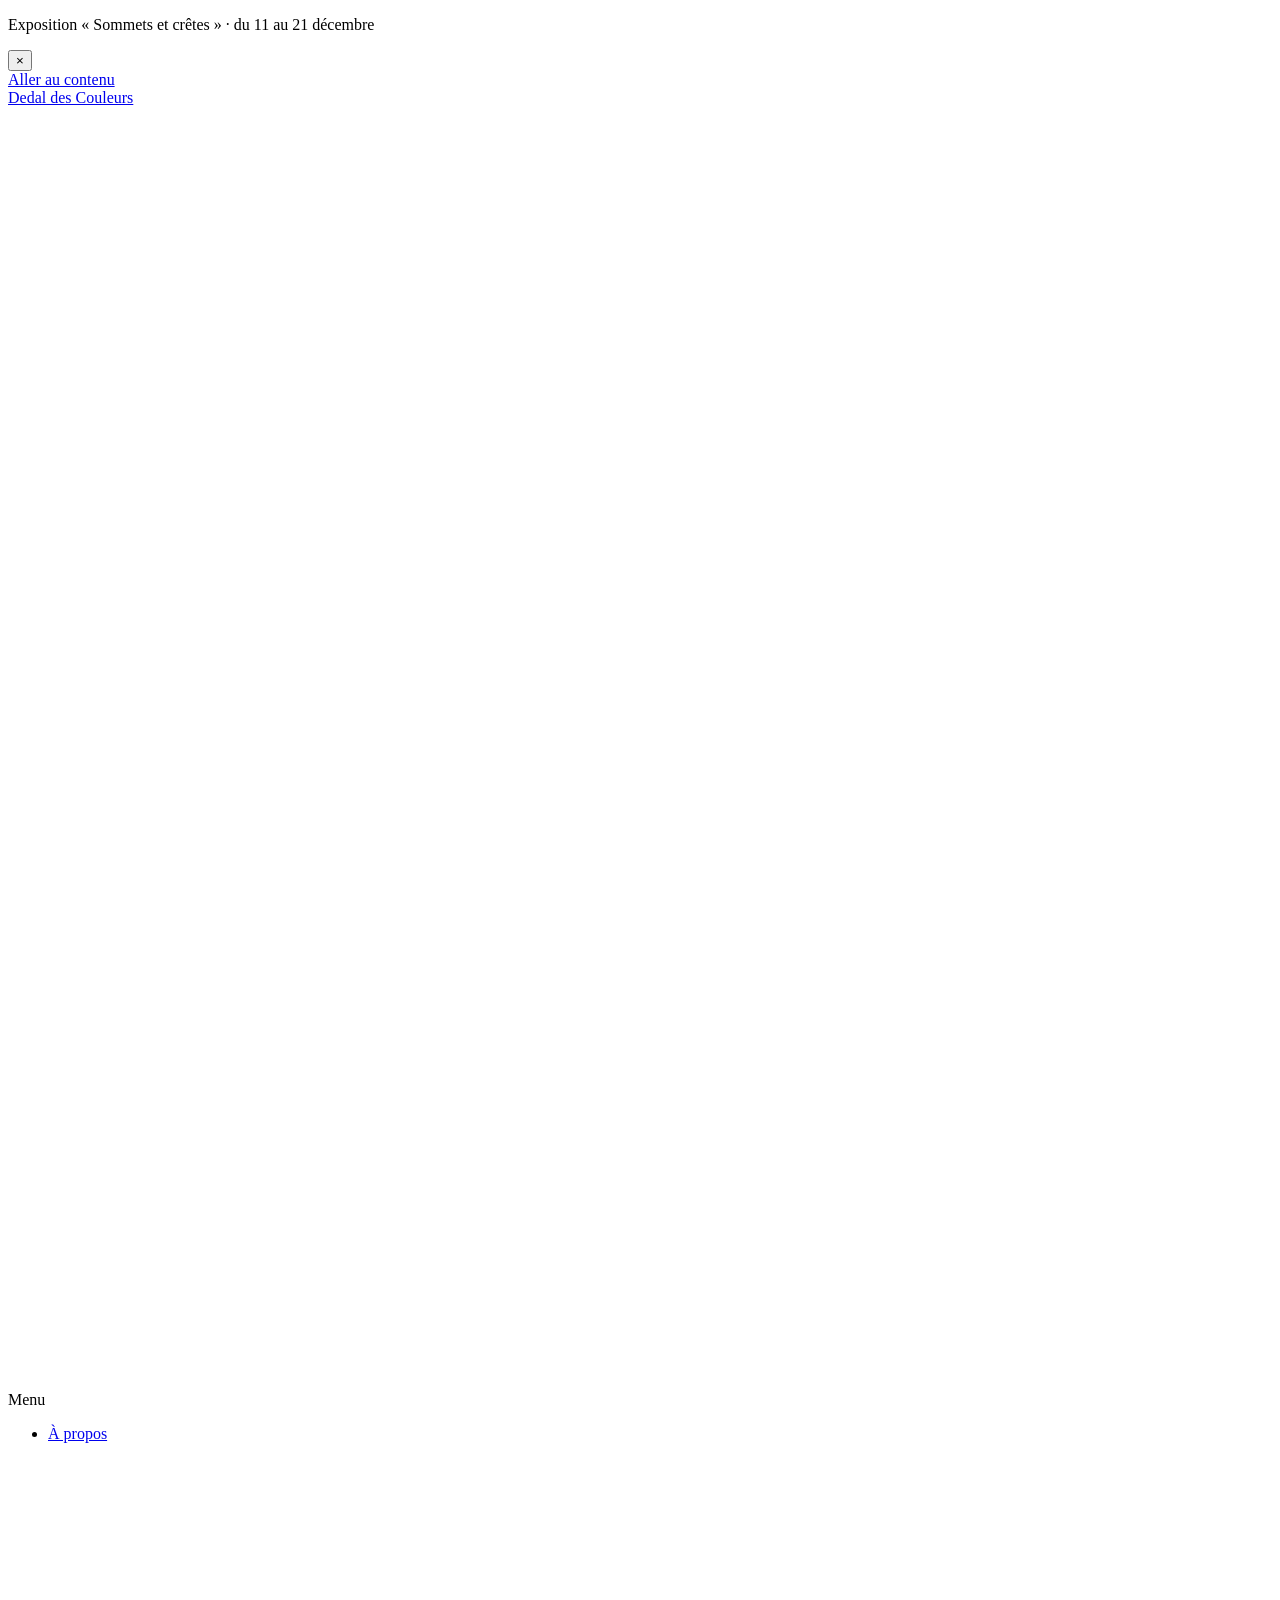
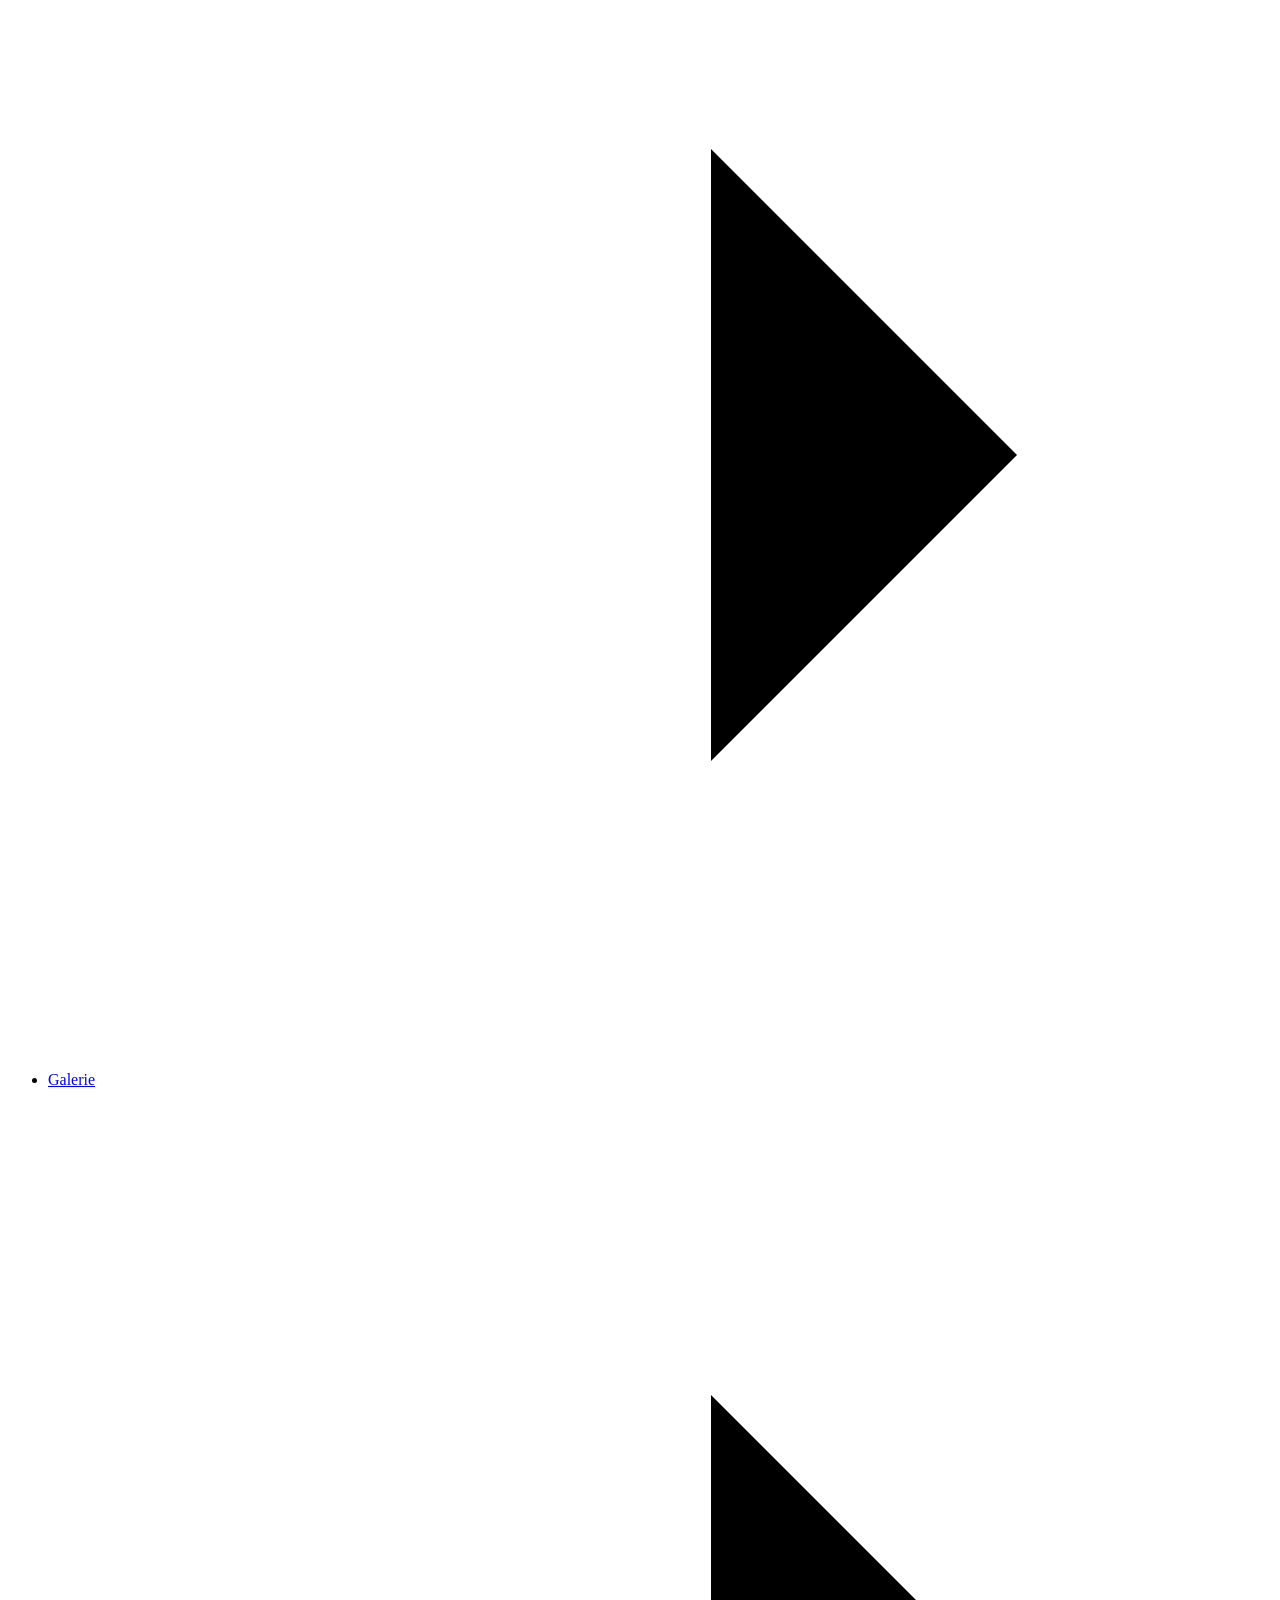
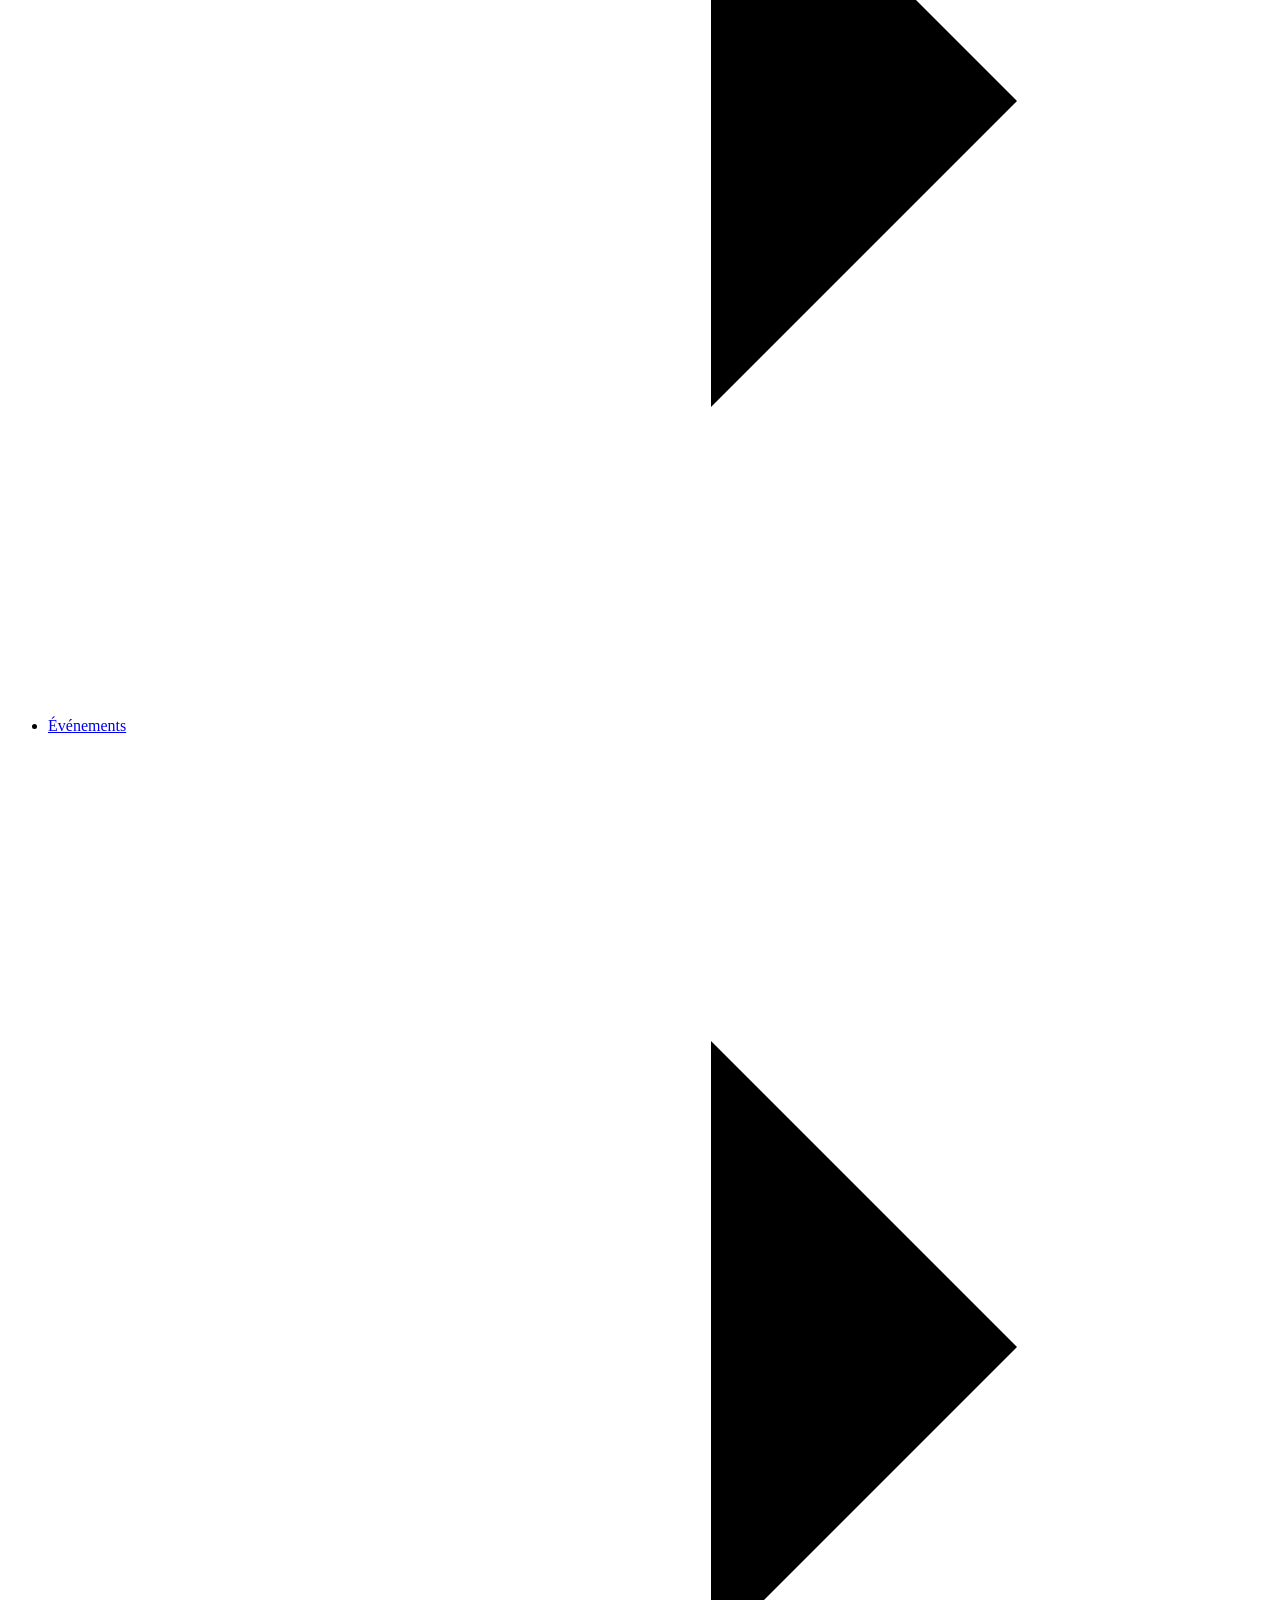
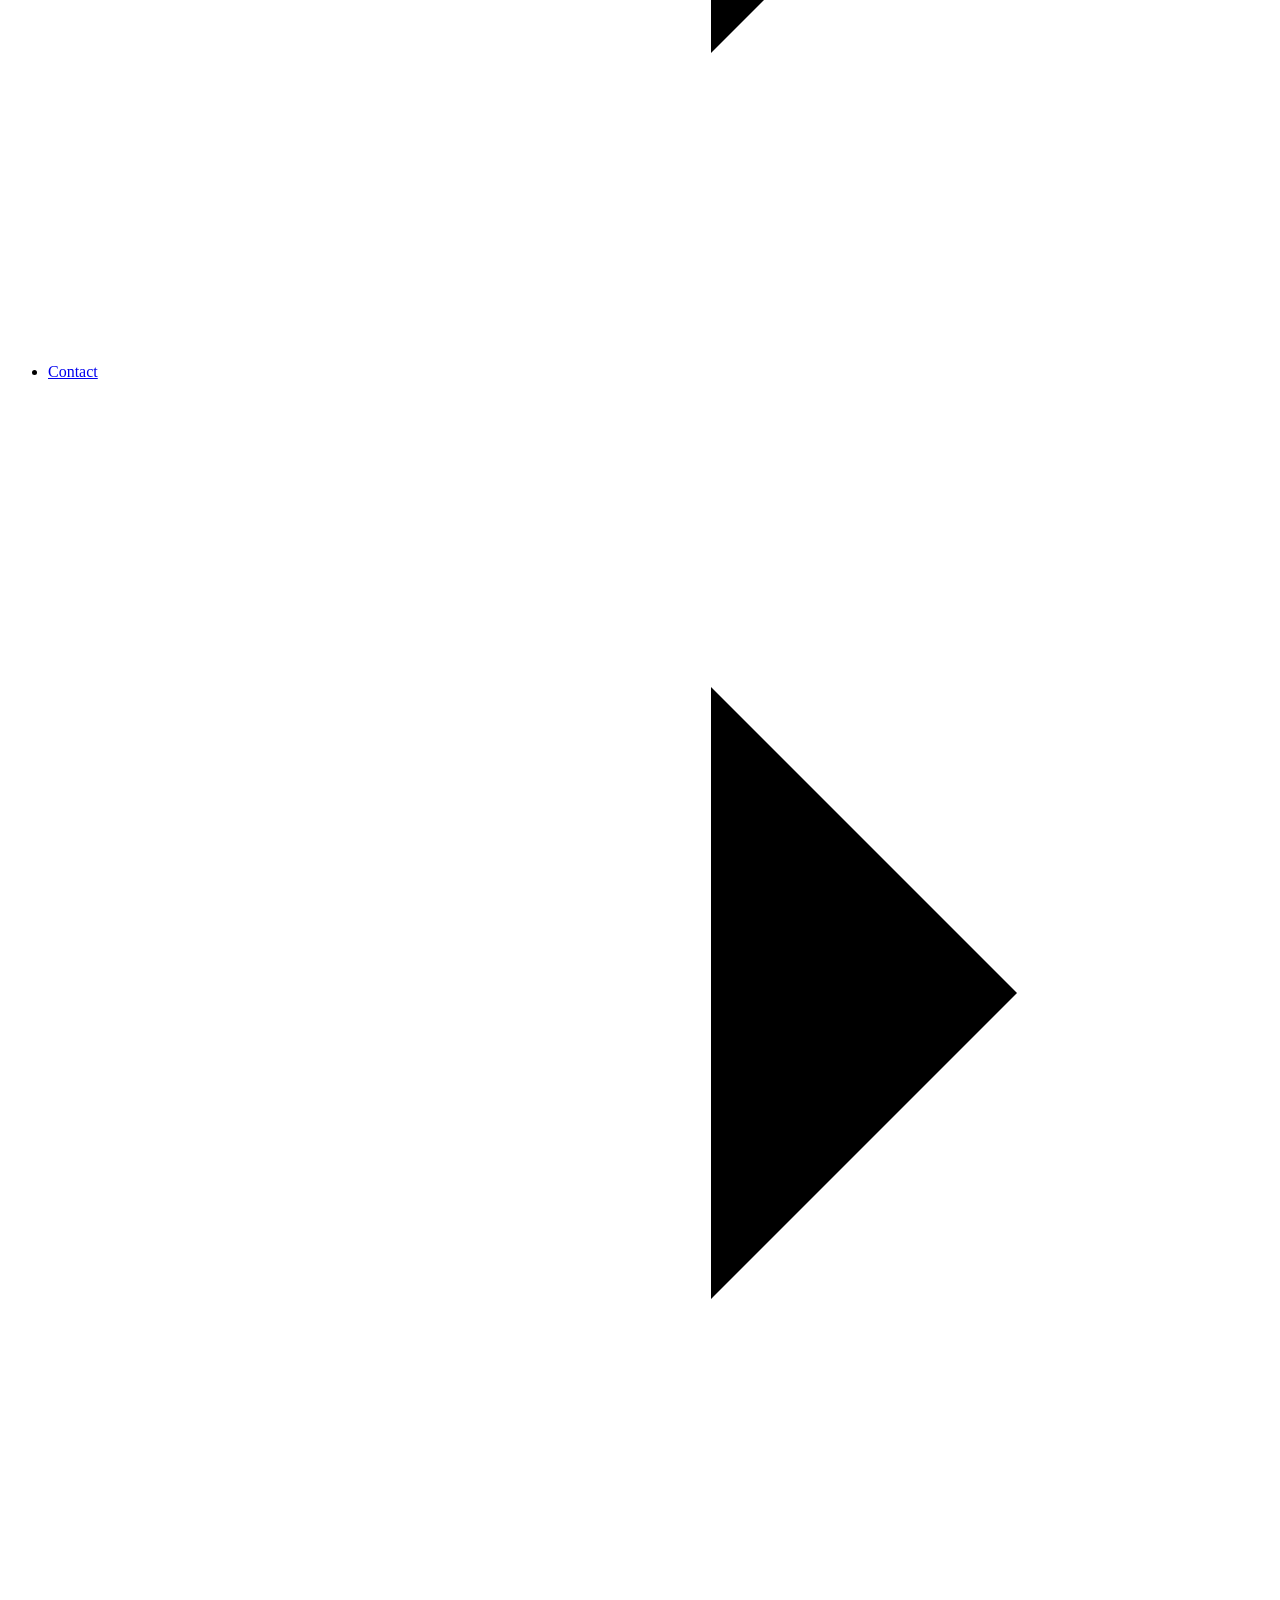
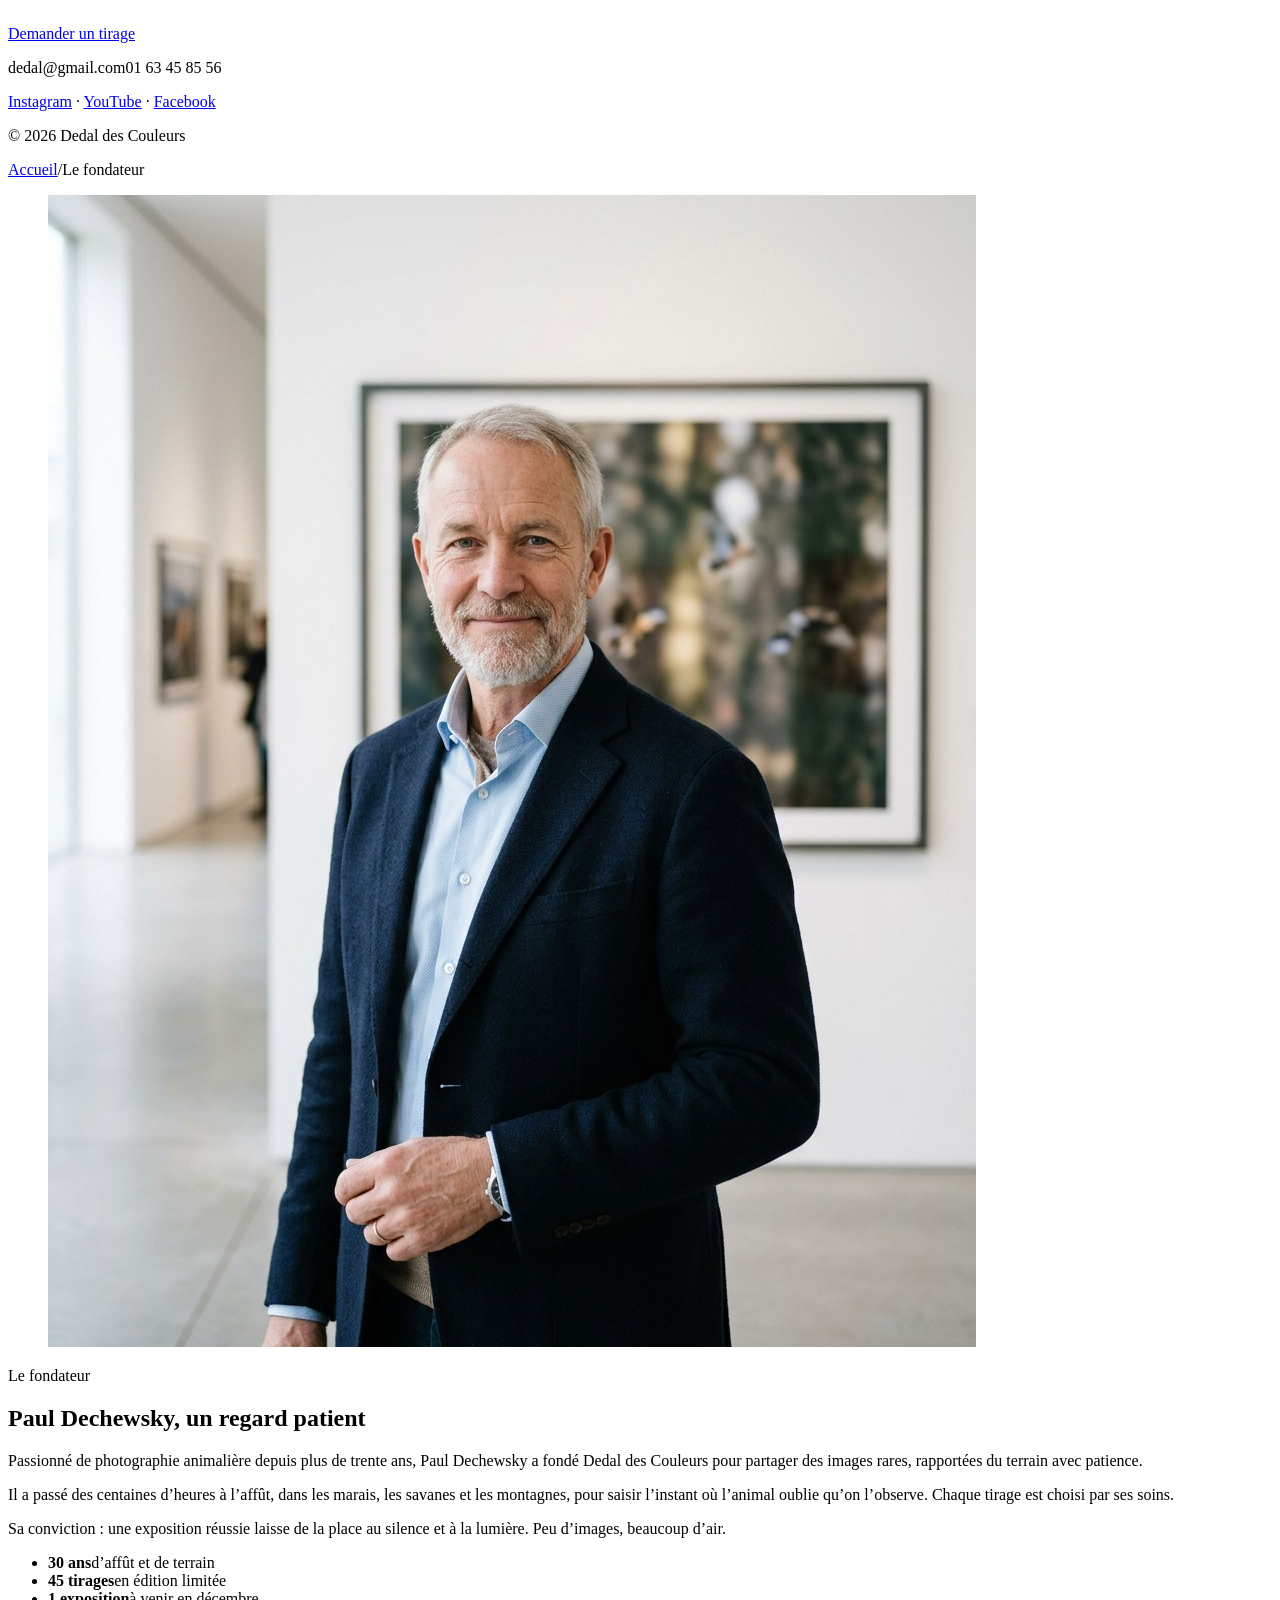
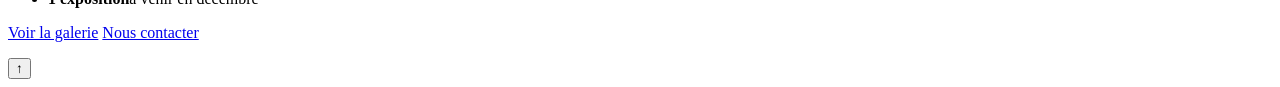
==== fondateur.html @ ef01b21b "Structure HTML principale et feuille de style" ====
<!DOCTYPE html>
<html lang="fr">
<head>
  <meta charset="utf-8">
  <meta name="viewport" content="width=device-width, initial-scale=1">
  <title>Paul Dechewsky, le fondateur · Dedal des Couleurs</title>
  <link rel="canonical" href="https://flo06000.github.io/Flo06000-dedal-des-couleurs-projet/fondateur.html">
  <meta name="description" content="Paul Dechewsky, fondateur de la galerie Dedal des Couleurs : son regard, sa démarche, son exposition à venir.">
  <meta name="theme-color" content="#FFFFFF">
  <meta property="og:title" content="Paul Dechewsky, le fondateur · Dedal des Couleurs">
  <meta property="og:image" content="images/paul-dechewsky.jpg">
  <link rel="icon" href="data:image/svg+xml,%3Csvg%20xmlns='http://www.w3.org/2000/svg'%20viewBox='0%200%2032%2032'%3E%3Crect%20width='32'%20height='32'%20fill='%231F4E8C'/%3E%3Ctext%20x='16'%20y='23'%20font-size='20'%20text-anchor='middle'%20fill='white'%20font-family='Georgia'%3ED%3C/text%3E%3C/svg%3E">
  <link rel="preconnect" href="https://fonts.googleapis.com">
  <link rel="preconnect" href="https://fonts.gstatic.com" crossorigin>
  <link href="https://fonts.googleapis.com/css2?family=Cormorant+Garamond:wght@500;600&family=Inter:wght@400;500&display=swap" rel="stylesheet">
  <link rel="stylesheet" href="css/photo.css">
  <link rel="stylesheet" href="css/fondateur.css">
  <script src="js/main.js"></script>
</head>
<body>
  <div class="top-banner-info" id="promo-banner">
    <p>Exposition « Sommets et crêtes » · du 11 au 21 décembre</p>
    <button type="button" class="banner-close" aria-label="Fermer">×</button>
  </div>
  <div class="scroll-progress" id="scroll-progress"></div>
  <a class="skip-link" href="#contenu">Aller au contenu</a>

  <header class="site-header">
    <div class="container header-inner">
      <a class="logo" href="index.html#accueil">Dedal des Couleurs</a>
      <a class="menu-toggle" href="#menu" aria-label="Ouvrir le menu"><span></span><span></span><span></span></a>
      <nav id="menu" class="nav" aria-label="Navigation principale">
        <a class="menu-close" href="#contenu" aria-label="Fermer le menu"><svg class="icon" viewBox="0 0 24 24" aria-hidden="true"><path d="M6 6l12 12M18 6L6 18"/></svg></a>
        <p class="menu-label">Menu</p>
        <ul>
          <li><a href="index.html#a-propos">À propos<svg class="icon menu-arrow" viewBox="0 0 24 24" aria-hidden="true"><path d="M5 12h14M13 6l6 6-6 6"/></svg></a></li>
          <li><a href="index.html#galerie" >Galerie<svg class="icon menu-arrow" viewBox="0 0 24 24" aria-hidden="true"><path d="M5 12h14M13 6l6 6-6 6"/></svg></a></li>
          <li><a href="index.html#evenements">Événements<svg class="icon menu-arrow" viewBox="0 0 24 24" aria-hidden="true"><path d="M5 12h14M13 6l6 6-6 6"/></svg></a></li>
          <li><a href="index.html#contact">Contact<svg class="icon menu-arrow" viewBox="0 0 24 24" aria-hidden="true"><path d="M5 12h14M13 6l6 6-6 6"/></svg></a></li>
        </ul>
        <a class="btn btn--primary btn--block menu-cta" href="index.html#contact">Demander un tirage</a>
        <p class="menu-info">dedal@gmail.com<span>01 63 45 85 56</span></p>
        <p class="menu-social"><a href="#">Instagram</a> · <a href="#">YouTube</a> · <a href="#">Facebook</a></p>
        <p class="menu-copy">© 2026 Dedal des Couleurs</p>
      </nav>
    </div>
  </header>

  <main id="contenu">
    <div class="container">
      <nav class="breadcrumb" aria-label="Fil d’Ariane">
        <a href="index.html#fondateur">Accueil</a><span aria-hidden="true">/</span><span aria-current="page">Le fondateur</span>
      </nav>
    </div>

    <section class="section section--detail">
      <div class="container founder">
        <figure class="founder__media">
          <img src="images/paul-dechewsky.jpg" width="928" height="1152" alt="Portrait de Paul Dechewsky dans la galerie">
        </figure>

        <div class="founder__text">
          <p class="label">Le fondateur</p>
          <h1>Paul Dechewsky, <span class="mark">un regard patient</span></h1>
          <p class="lead">Passionné de photographie animalière depuis plus de trente ans, Paul Dechewsky a fondé Dedal des Couleurs pour partager des images rares, rapportées du terrain avec patience.</p>
          <p>Il a passé des centaines d’heures à l’affût, dans les marais, les savanes et les montagnes, pour saisir l’instant où l’animal oublie qu’on l’observe. Chaque tirage est choisi par ses soins.</p>
          <p>Sa conviction : une exposition réussie laisse de la place au silence et à la lumière. Peu d’images, beaucoup d’air.</p>

          <ul class="facts">
            <li><strong>30 ans</strong><span>d’affût et de terrain</span></li>
            <li><strong>45 tirages</strong><span>en édition limitée</span></li>
            <li><strong>1 exposition</strong><span>à venir en décembre</span></li>
          </ul>

          <p class="founder__cta"><a class="btn btn--primary" href="index.html#galerie">Voir la galerie</a> <a class="btn btn--secondary" href="index.html#contact">Nous contacter</a></p>
        </div>
      </div>
    </section>
  </main>
  <button type="button" id="back-to-top" class="back-to-top" aria-label="Retour en haut de page">
    <span>↑</span>
  </button>
</body>
</html>
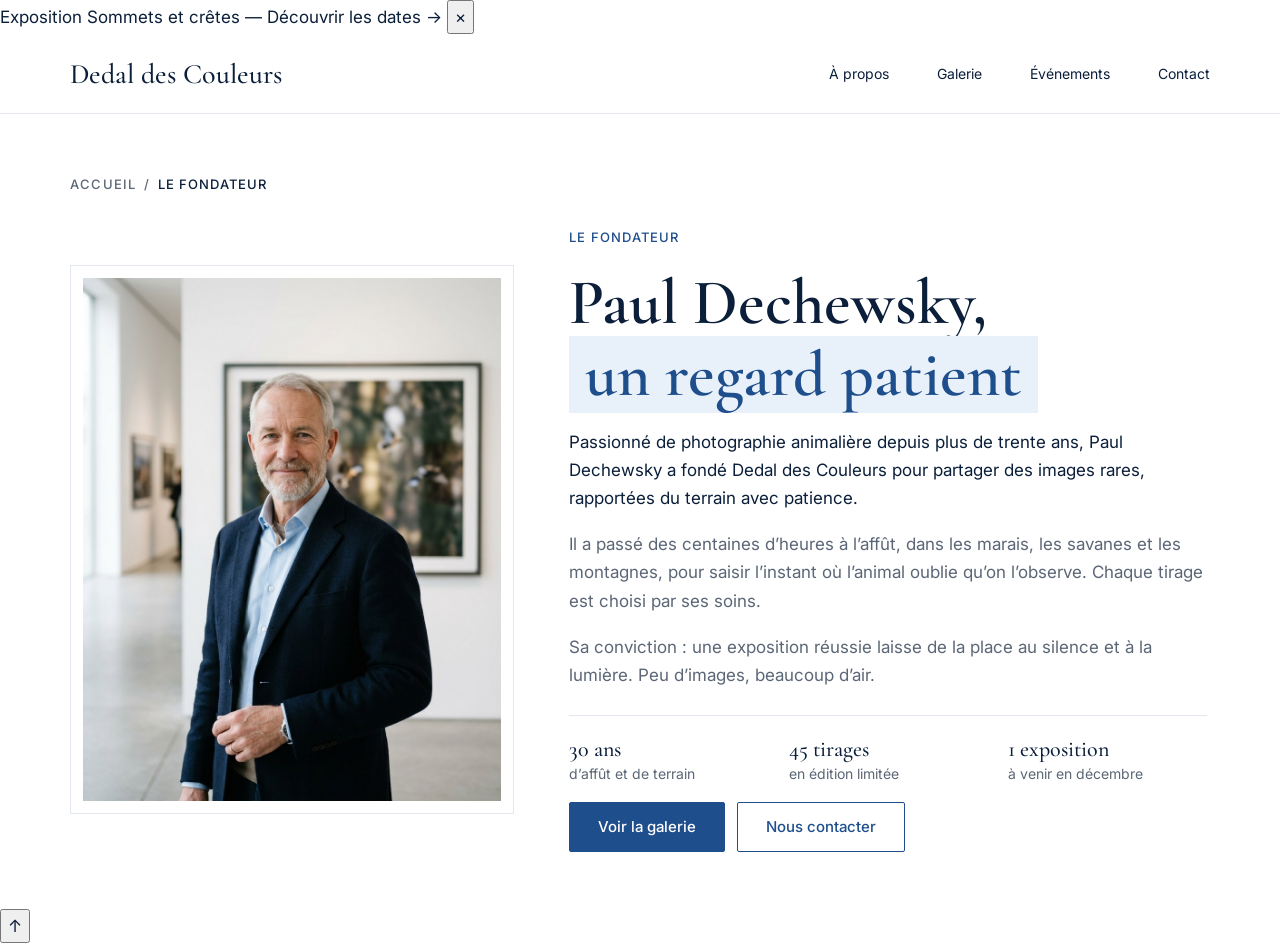
==== commit 4906a16a: "Ajustement de la navigation et des liens" ====
--- a/fondateur.html
+++ b/fondateur.html
@@ -19,7 +19,7 @@
 </head>
 <body>
   <div class="top-banner-info" id="promo-banner">
-    <p>Exposition « Sommets et crêtes » · du 11 au 21 décembre</p>
+    <a href="index.html#evenements" class="banner-link">Exposition Sommets et crêtes — Découvrir les dates →</a>
     <button type="button" class="banner-close" aria-label="Fermer">×</button>
   </div>
   <div class="scroll-progress" id="scroll-progress"></div>
--- a/css/photo.css
+++ b/css/photo.css
@@ -0,0 +1,629 @@
+/* Dedal des Couleurs - feuille de style */
+
+/* variables */
+:root {
+  /* couleurs */
+  --white: #FFFFFF;
+  --brume: #F6F9FD;
+  --nuit: #0B1F3A;
+  --blue: #1F4E8C;
+  --sky: #A9C4E8;
+  --pale: #E8F0FA;
+  --grey: #5B6676;
+  --line: #E3E8EF;
+  --error: #B42318;
+
+  /* polices */
+  --font-title: "Cormorant Garamond", "Cormorant", Georgia, "Times New Roman", serif;
+  --font-text: "Inter", system-ui, -apple-system, "Segoe UI", Roboto, Helvetica, Arial, sans-serif;
+
+  /* tailles de texte */
+  --fs-h1: clamp(2.5rem, 1.6rem + 3.6vw, 4rem);
+  --fs-h2: clamp(1.75rem, 1.2rem + 2.2vw, 2.5rem);
+  --fs-h3: clamp(1.375rem, 1.15rem + 0.9vw, 1.75rem);
+  --fs-body: clamp(1rem, 0.96rem + 0.15vw, 1.0625rem);
+
+  /* espacements */
+  --pad: 20px;
+  --section-y: clamp(32px, 9vw, 112px);
+  --header-h: 64px;
+
+  --ease: cubic-bezier(.22, .61, .36, 1);
+}
+
+/* base */
+*, *::before, *::after { box-sizing: border-box; }
+
+html {
+  scroll-behavior: auto;
+  -webkit-text-size-adjust: 100%;
+}
+
+body {
+  margin: 0;
+  overflow-x: clip;
+  background: var(--white);
+  color: var(--nuit);
+  font-family: var(--font-text);
+  font-size: var(--fs-body);
+  line-height: 1.65;
+  text-rendering: optimizeLegibility;
+}
+body:has(#menu:target) { overflow: hidden; }
+.sr-only { position: absolute; width: 1px; height: 1px; margin: -1px; padding: 0; overflow: hidden; clip-path: inset(50%); white-space: nowrap; border: 0; }
+
+img { display: block; max-width: 100%; height: auto; }
+a { color: inherit; text-decoration: none; }
+ul { margin: 0; padding: 0; list-style: none; }
+h1, h2, h3, p, figure, dl, dd { margin: 0; }
+button, input, textarea, label { font: inherit; color: inherit; }
+button { cursor: pointer; }
+mark { background: var(--pale); color: var(--blue); padding: 0 .35em; }
+
+h1, h2, h3 {
+  font-family: var(--font-title);
+  font-weight: 500;
+  line-height: 1.12;
+  color: var(--nuit);
+  text-wrap: balance;
+}
+h1 { font-size: var(--fs-h1); font-weight: 600; }
+h2 { font-size: var(--fs-h2); }
+h3 { font-size: var(--fs-h3); line-height: 1.2; }
+
+:focus-visible { outline: 2px solid var(--blue); outline-offset: 3px; }
+
+.container { width: min(100% - 2 * var(--pad), 1280px); margin-inline: auto; }
+
+.label {
+  font-size: .8125rem;
+  font-weight: 500;
+  letter-spacing: .08em;
+  text-transform: uppercase;
+  color: var(--blue);
+}
+.label--grey { color: var(--grey); }
+
+.lead { max-width: 62ch; color: var(--grey); }
+.center { display: flex; justify-content: center; margin-top: clamp(32px, 5vw, 56px); }
+
+.skip-link {
+  position: fixed; left: 16px; top: -60px; z-index: 300;
+  background: var(--blue); color: var(--white); padding: 10px 16px; border-radius: 2px;
+  transition: top .2s;
+}
+.skip-link:focus { top: 16px; }
+
+/* composants */
+.icon {
+  width: 20px; height: 20px; flex: none;
+  fill: none; stroke: currentColor; stroke-width: 1.5;
+  stroke-linecap: round; stroke-linejoin: round;
+}
+.icon--lg { width: 28px; height: 28px; }
+.icon--xl { width: 48px; height: 48px; stroke-width: 1.25; }
+
+/* boutons */
+.btn {
+  display: inline-flex; align-items: center; justify-content: center; gap: 12px;
+  padding: 14px 28px;
+  border: 1px solid var(--blue);
+  border-radius: 2px;
+  font-size: .9375rem; font-weight: 500; line-height: 20px;
+  background-repeat: no-repeat; background-position: left center; background-size: 0% 100%;
+  transition: background-size .45s var(--ease), color .3s, border-color .3s;
+}
+.btn .icon { transition: transform .35s var(--ease); }
+.btn--primary {
+  background-color: var(--blue); color: var(--white);
+  background-image: linear-gradient(var(--nuit), var(--nuit));
+}
+.btn--secondary {
+  background-color: transparent; color: var(--blue);
+  background-image: linear-gradient(var(--blue), var(--blue));
+}
+.btn--block { width: 100%; }
+
+/* boutons de filtre */
+.filters { display: flex; flex-wrap: wrap; gap: 8px; margin-bottom: clamp(32px, 5vw, 48px); }
+.tag {
+  padding: 8px 12px;
+  background: var(--white); color: var(--grey);
+  border: 1px solid var(--line); border-radius: 2px;
+  font-size: .8125rem; line-height: 22px;
+  transition: color .25s, border-color .25s, background-color .25s;
+}
+.tag { display: inline-block; cursor: pointer; }
+#f-all:checked ~ .filters [for="f-all"],
+#f-oiseaux:checked ~ .filters [for="f-oiseaux"],
+#f-mammiferes:checked ~ .filters [for="f-mammiferes"],
+#f-savane:checked ~ .filters [for="f-savane"],
+#f-montagne:checked ~ .filters [for="f-montagne"] { background: var(--pale); border-color: var(--sky); color: var(--blue); }
+.sr-only:focus-visible ~ .filters .tag { outline-offset: 2px; }
+#f-all:focus-visible ~ .filters [for="f-all"],
+#f-oiseaux:focus-visible ~ .filters [for="f-oiseaux"],
+#f-mammiferes:focus-visible ~ .filters [for="f-mammiferes"],
+#f-savane:focus-visible ~ .filters [for="f-savane"],
+#f-montagne:focus-visible ~ .filters [for="f-montagne"],
+#more:focus-visible ~ .center .btn { outline: 2px solid var(--blue); }
+
+/* filtre de la galerie en CSS */
+#f-oiseaux:checked ~ .grid .card:not(.c-oiseaux),
+#f-mammiferes:checked ~ .grid .card:not(.c-mammiferes),
+#f-savane:checked ~ .grid .card:not(.c-savane),
+#f-montagne:checked ~ .grid .card:not(.c-montagne) { display: none; }
+
+/* les 3 dernières photos sont cachées au début */
+.is-extra { display: none; }
+#more:checked ~ .grid .is-extra,
+#f-oiseaux:checked ~ .grid .is-extra.c-oiseaux,
+#f-mammiferes:checked ~ .grid .is-extra.c-mammiferes,
+#f-savane:checked ~ .grid .is-extra.c-savane,
+#f-montagne:checked ~ .grid .is-extra.c-montagne { display: block; }
+#f-all:not(:checked) ~ .center { display: none; }
+.more-less { display: none; }
+#more:checked ~ .center .more-all { display: none; }
+#more:checked ~ .center .more-less { display: inline; }
+.btn { cursor: pointer; }
+
+/* en-tête et menu */
+.site-header {
+  --hh: var(--header-h);
+  position: sticky; top: 0; z-index: 100;
+}
+.site-header::before {
+  content: ""; position: absolute; inset: 0; z-index: -1;
+  background: rgba(255, 255, 255, .92);
+  -webkit-backdrop-filter: blur(10px); backdrop-filter: blur(10px);
+  border-bottom: 1px solid var(--line);
+}
+.header-inner {
+  display: flex; align-items: center; justify-content: space-between;
+  height: var(--hh); transition: height .35s var(--ease);
+}
+.logo { position: relative; z-index: 110; font-family: var(--font-title); font-size: var(--fs-h3); font-weight: 500; color: var(--nuit); line-height: 1; }
+
+.nav ul { display: flex; flex-direction: column; align-items: center; gap: 12px; }
+.nav a {
+  position: relative; display: inline-block; padding: 6px 0;
+  font-size: .875rem; color: var(--nuit);
+  transition: color .25s;
+}
+.nav a::after {
+  content: ""; position: absolute; left: 0; right: 0; bottom: 0; height: 2px;
+  background: var(--blue);
+  transform: scaleX(0); transform-origin: left; transition: transform .4s var(--ease);
+}
+.nav a[aria-current] { color: var(--blue); }
+.nav a[aria-current]::after { transform: scaleX(1); }
+
+.menu-toggle {
+  display: block; position: relative; z-index: 110;
+  width: 44px; height: 44px; padding: 0;
+}
+.menu-toggle span {
+  position: absolute; left: 10px; right: 10px; height: 1.5px; background: var(--nuit);
+}
+.menu-toggle span:nth-child(1) { top: 15px; }
+.menu-toggle span:nth-child(2) { top: 21px; }
+.menu-toggle span:nth-child(3) { top: 27px; }
+/* menu mobile */
+.nav {
+  position: fixed; inset: 0; z-index: 105;
+  display: none; flex-direction: column;
+  padding: calc(var(--header-h) + 40px) var(--pad) 32px;
+  background: var(--white);
+  overflow-y: auto;
+}
+.nav::before { content: ""; position: absolute; left: 0; right: 0; top: var(--header-h); border-top: 1px solid var(--line); }
+.nav:target { display: flex; animation: fade .3s ease both; }
+body:has(#menu:target) .menu-toggle { visibility: hidden; }
+.nav .menu-close {
+  display: grid; place-items: center; position: absolute; top: 10px; right: var(--pad);
+  width: 44px; height: 44px; padding: 0;
+}
+.nav .menu-close .icon { width: 24px; height: 24px; }
+.menu-label { margin: 0 0 12px; font-size: .75rem; font-weight: 500; letter-spacing: .12em; text-transform: uppercase; color: var(--blue); }
+.nav ul { align-items: stretch; gap: 0; }
+.nav li { border-bottom: 1px solid var(--line); }
+.nav ul a {
+  display: flex; align-items: center; justify-content: space-between;
+  font-family: var(--font-title); font-size: 1.75rem; font-weight: 500; line-height: 1.2; padding: 20px 0;
+}
+.nav ul a::after, .nav .menu-cta::after, .menu-social a::after { display: none; }
+.menu-arrow { width: 16px; height: 16px; flex: none; color: var(--grey); }
+.nav a[aria-current] .menu-arrow { color: var(--blue); }
+.nav .menu-cta { margin-top: 40px; padding: 14px 28px; font-size: .9375rem; color: var(--white); }
+.menu-info { margin: 72px 0 0; line-height: 1.5; color: var(--nuit); }
+.menu-info span { display: block; color: var(--grey); }
+.menu-social { margin: 30px 0 0; font-size: .875rem; color: var(--grey); }
+.menu-social a { padding: 0; font-size: .875rem; color: var(--blue); }
+.menu-copy { margin: 40px 0 0; font-size: .875rem; color: var(--grey); }
+.nav:target li { animation: fadeUp .5s var(--ease) both; }
+.nav:target li:nth-child(2) { animation-delay: .07s; }
+.nav:target li:nth-child(3) { animation-delay: .14s; }
+.nav:target li:nth-child(4) { animation-delay: .21s; }
+.nav .menu-close::after { display: none; }
+
+/* page d'accueil */
+section[id] { scroll-margin-top: 64px; }
+.section { padding-block: var(--section-y); }
+.section--tint { background: var(--brume); padding-block: clamp(32px, 4.5vw, 64px); }
+
+.section-head { margin-bottom: clamp(24px, 3vw, 32px); }
+.section-head .rule { display: block; width: 40px; height: 2px; margin-top: 16px; background: var(--blue); }
+.section-head--inline { margin-bottom: clamp(32px, 5vw, 48px); }
+.section-head + .lead { margin-top: 0; margin-bottom: clamp(32px, 5vw, 48px); }
+
+/* hero */
+.hero {
+  position: relative; display: flex; align-items: flex-end;
+  height: 70svh; min-height: 480px; max-height: 860px;
+  overflow: hidden; background: var(--pale);
+}
+.hero__img {
+  position: absolute; inset: 0; width: 100%; height: 100%; object-fit: cover;
+  animation: kenburns 22s ease-in-out infinite alternate;
+  will-change: transform;
+}
+.hero__content { position: relative; padding-bottom: clamp(40px, 8vw, 80px); }
+.hero__content .label { margin-bottom: 16px; }
+.hero__content h1 { margin-bottom: 32px; }
+.hero__content .btn { width: 100%; }
+
+
+/* à propos */
+.pillars { display: grid; grid-template-columns: 1fr; gap: 40px; text-align: center; }
+.pillar { display: flex; flex-direction: column; align-items: center; gap: 16px; }
+.pillar .icon { color: var(--blue); transition: transform .5s var(--ease); }
+.pillar h3 { margin-top: 4px; }
+.pillar p { color: var(--grey); max-width: 34ch; }
+
+/* galerie */
+.grid {
+  display: grid; grid-template-columns: 1fr;
+  gap: clamp(32px, 4vw, 48px) 24px; align-items: start;
+}
+.card a { display: block; }
+.card__media {
+  position: relative; overflow: hidden; margin-bottom: 16px; background: var(--pale);
+}
+.card--landscape .card__media, .card--portrait .card__media { aspect-ratio: 5 / 4; }
+/* photos en hauteur */
+.card--portrait .card__media img { object-fit: contain; }
+.card__media img {
+  width: 100%; height: 100%; object-fit: cover;
+  transition: transform 1s var(--ease);
+}
+.card__chip {
+  position: absolute; left: 16px; bottom: 16px;
+  padding: 8px 14px; background: var(--white); color: var(--blue);
+  font-size: .8125rem; font-weight: 500; letter-spacing: .02em;
+  opacity: 0; transform: translateY(8px);
+  transition: opacity .35s, transform .35s var(--ease);
+}
+.card__title { transition: color .3s; }
+.card__meta {
+  margin-top: 4px; font-size: .8125rem; font-weight: 500;
+  letter-spacing: .08em; text-transform: uppercase; color: var(--grey);
+}
+
+/* événements */
+.events { display: grid; grid-template-columns: 1fr; gap: clamp(24px, 3vw, 32px); align-items: start; }
+.event { overflow: hidden; background: var(--brume); border: 1px solid var(--line); }
+.event__media { overflow: hidden; aspect-ratio: 622 / 300; background: var(--pale); }
+.event__media img { width: 100%; height: 100%; object-fit: cover; transition: transform 1s var(--ease); }
+.event__body { padding: 24px; display: grid; gap: 8px; }
+.event__body p { color: var(--grey); font-size: .875rem; }
+.event__date { display: flex; align-items: center; gap: 8px; color: var(--nuit) !important; font-weight: 500; }
+.event__date .icon { color: var(--blue); }
+
+/* contact */
+.contact { display: grid; grid-template-columns: 1fr; gap: clamp(32px, 6vw, 96px); align-items: start; }
+.contact__info { display: grid; gap: 24px; }
+.contact__info li { display: flex; align-items: center; gap: 16px; }
+.contact__info a { transition: color .25s; }
+.bubble {
+  display: grid; place-items: center; width: 48px; height: 48px; flex: none;
+  border-radius: 50%; background: var(--pale); color: var(--blue);
+  transition: background-color .3s, color .3s, transform .4s var(--ease);
+}
+
+.form { display: grid; gap: 20px; }
+.form h3 { margin-bottom: 4px; }
+.field { display: grid; gap: 6px; }
+.field label { font-size: .8125rem; font-weight: 500; letter-spacing: .08em; text-transform: uppercase; color: var(--grey); }
+.field input, .field textarea {
+  width: 100%; padding: 14px 16px;
+  background: var(--white); border: 1px solid var(--line); border-radius: 2px;
+  font-size: 1rem;
+  transition: border-color .25s, box-shadow .25s;
+}
+.field textarea { resize: vertical; min-height: 140px; }
+.field input:focus, .field textarea:focus {
+  outline: none; border-color: var(--blue); box-shadow: 0 0 0 3px var(--pale);
+}
+.field input:user-invalid, .field textarea:user-invalid { border-color: var(--error); box-shadow: 0 0 0 3px #FBE9E7; }
+.form .btn { justify-self: stretch; }
+.center .btn { width: 100%; }
+
+/* page détail d'une photo */
+.breadcrumb {
+  display: flex; flex-wrap: wrap; gap: 8px; padding-block: 24px 0;
+  font-size: .75rem; font-weight: 500; letter-spacing: .08em; text-transform: uppercase; color: var(--grey);
+}
+.breadcrumb a { transition: color .25s; }
+.breadcrumb [aria-current] { color: var(--nuit); }
+.section--detail { padding-top: clamp(24px, 3vw, 32px); padding-bottom: clamp(32px, 4.5vw, 64px); }
+
+.detail { display: grid; grid-template-columns: 1fr; gap: clamp(32px, 4vw, 48px); align-items: start; }
+.detail__media { background: var(--pale); }
+.detail__zoom { position: relative; display: block; width: 100%; cursor: zoom-in; overflow: hidden; }
+.detail__zoom img {
+  display: block; margin-inline: auto; width: 100%; aspect-ratio: 350 / 390; object-fit: cover; object-position: 88% 50%; height: auto;
+  transition: transform 1s var(--ease);
+}
+.detail__zoom-chip {
+  position: absolute; right: 16px; bottom: 16px; display: inline-flex; align-items: center; gap: 8px;
+  padding: 8px 14px; background: var(--white); color: var(--blue); font-size: .8125rem; font-weight: 500;
+  opacity: 0; transform: translateY(8px); transition: opacity .35s, transform .35s var(--ease);
+}
+.detail__info { display: grid; gap: 20px; position: static; top: 96px; }
+.detail__info h1 { font-size: var(--fs-h2); }
+.specs { margin: 8px 0 4px; }
+.specs div { display: flex; justify-content: space-between; gap: 16px; padding: 12px 0; border-bottom: 1px solid var(--line); }
+.specs dt { font-size: .875rem; color: var(--grey); }
+.specs dd { font-size: .875rem; text-align: right; }
+
+.pager { display: flex; flex-direction: row; align-items: normal; justify-content: space-between; gap: 16px; padding-top: 32px; font-size: .875rem; color: var(--blue); }
+.pager a { position: relative; padding-block: 4px; }
+.pager a::after {
+  content: ""; position: absolute; left: 0; right: 0; bottom: 0; height: 1px; background: currentColor;
+  transform: scaleX(0); transform-origin: left; transition: transform .4s var(--ease);
+}
+.similar { display: flex; gap: 16px; overflow-x: auto; margin-inline: calc(var(--pad) * -1); padding-inline: var(--pad); scroll-snap-type: x mandatory; scroll-padding-inline: var(--pad); scrollbar-width: none; }
+.similar .card { flex: 0 0 167px; scroll-snap-align: start; }
+.similar .card__media { aspect-ratio: 167 / 320; }
+.similar .card__media img { object-fit: cover; }
+.similar .card__title { font-size: 1.375rem; }
+.similar .card__meta { font-size: .75rem; }
+
+/* photo en grand */
+.lightbox {
+  display: none; position: fixed; inset: 0; z-index: 300;
+  place-items: center; background: rgba(255, 255, 255, .98);
+}
+.lightbox:target { display: grid; animation: fade .3s ease both; }
+.lightbox__bg { position: absolute; inset: 0; cursor: zoom-out; }
+.lightbox img { position: relative; max-width: 100vw; max-height: 80vh; object-fit: contain; pointer-events: none; }
+.lightbox__close {
+  position: absolute; top: 20px; right: 20px; width: 48px; height: 48px;
+  display: grid; place-items: center; border: 1px solid var(--line); border-radius: 50%;
+  background: var(--white); color: var(--nuit); transition: background-color .3s, color .3s, transform .4s var(--ease);
+}
+
+/* pied de page */
+.site-footer { padding-block: clamp(48px, 7vw, 72px); text-align: center; }
+.site-footer h3 { margin-bottom: 20px; }
+.social { display: flex; justify-content: center; gap: 24px; }
+.social a {
+  display: grid; place-items: center; width: 32px; height: 32px;
+  color: var(--blue);
+  transition: background-color .3s, color .3s, border-color .3s, transform .4s var(--ease);
+}
+.legal { margin-top: 28px; font-size: .875rem; color: var(--grey); }
+.legal a { text-decoration: none; }
+
+/* animations */
+@keyframes kenburns { from { transform: scale(1); } to { transform: scale(1.08); } }
+@keyframes fadeUp { from { opacity: 0; transform: translateY(24px); } to { opacity: 1; transform: none; } }
+@keyframes pop { from { opacity: 0; transform: translateY(16px) scale(.98); } to { opacity: 1; transform: none; } }
+@keyframes fade { from { opacity: 0; } to { opacity: 1; } }
+
+/* le texte du hero apparaît au chargement */
+.hero__content > * { animation: fadeUp .9s var(--ease) both; }
+.hero__content > :nth-child(1) { animation-delay: .15s; }
+.hero__content > :nth-child(2) { animation-delay: .3s; }
+.hero__content > :nth-child(3) { animation-delay: .5s; }
+
+/* apparition des blocs au scroll (voir js/main.js) */
+@keyframes reveal { from { opacity: 0; transform: translateY(28px); } to { opacity: 1; transform: none; } }
+@keyframes drawRule { from { width: 0; } to { width: 40px; } }
+.js .reveal:not(.is-visible) { opacity: 0; }
+.js .reveal.is-visible { animation: reveal .8s var(--ease) backwards; }
+.js .section-head.is-visible .rule { animation: drawRule .8s var(--ease) .2s backwards; }
+
+/* changement de couleur des textes au survol */
+h1, h2, h3, p, dt, dd, li, .label, mark, .logo, .field label, .legal, .lead { transition: color .3s; }
+.hero__content .btn { transition: background-size .45s var(--ease), color .3s, border-color .3s; }
+
+/* effets au survol (souris seulement) */
+@media (hover: hover) {
+  h1:hover, h2:hover, h3:hover, p:hover, dt:hover, dd:hover, li:hover,
+  .label:hover, .lead:hover, .logo:hover, .field label:hover, .legal:hover,
+  .card__meta:hover, .event__body p:hover, .breadcrumb span:hover { color: var(--blue) !important; }
+  .event__date:hover { color: var(--blue) !important; }
+  mark:hover { background: var(--blue); color: var(--white) !important; }
+  .btn:hover { background-size: 100% 100%; }
+  .btn--primary:hover { border-color: var(--nuit); }
+  .btn--secondary:hover { color: var(--white); }
+  .btn:hover .icon { transform: translateX(4px); }
+  .tag:hover { color: var(--blue); border-color: var(--sky); }
+  .nav a:hover { color: var(--blue); }
+  .nav a:hover::after { transform: scaleX(1); }
+  .pillar:hover .icon { transform: translateY(-6px); }
+  .card:hover .card__media img { transform: scale(1.06); }
+  .card:hover .card__chip { opacity: 1; transform: none; }
+  .card:hover .card__title { color: var(--blue); }
+  .event:hover { transform: translateY(-6px); border-color: var(--sky); }
+  .event:hover .event__media img { transform: scale(1.06); }
+  .contact__info li:hover .bubble { background: var(--blue); color: var(--white); transform: scale(1.08); }
+  .contact__info a:hover { color: var(--blue); }
+  .detail__zoom:hover img { transform: scale(1.03); }
+  .detail__zoom:hover .detail__zoom-chip { opacity: 1; transform: none; }
+  .pager a:hover::after { transform: scaleX(1); }
+  .breadcrumb a:hover { color: var(--blue); }
+  .social a:hover { color: var(--nuit); transform: translateY(-4px); }
+  .legal a:hover { color: var(--blue); }
+  .lightbox__close:hover { background: var(--blue); color: var(--white); transform: rotate(90deg); }
+}
+
+/* responsive : on part du mobile puis on agrandit avec min-width */
+
+
+
+/* grand téléphone */
+@media (min-width: 401px) {
+  .tag { padding: 8px 16px; font-size: .875rem; }
+  .pager { flex-direction: row; align-items: normal; }
+  .breadcrumb { font-size: .8125rem; }
+}
+
+/* tablette */
+@media (min-width: 641px) {
+  :root { --pad: clamp(32px, 5.5vw, 80px); }
+  .hero { height: calc(100svh - var(--header-h)); min-height: 520px; }
+
+  .hero__content .btn { width: auto; }
+  .center .btn { width: auto; }
+  .form .btn { justify-self: start; }
+  .pillars { grid-template-columns: repeat(3, 1fr); gap: 24px; }
+  .grid { grid-template-columns: repeat(2, 1fr); }
+  .events { grid-template-columns: repeat(2, 1fr); }
+  .contact__info { grid-template-columns: repeat(auto-fit, minmax(220px, 1fr)); }
+  .similar { display: grid; grid-template-columns: repeat(2, 1fr); gap: 24px; overflow: visible; margin-inline: 0; padding-inline: 0; }
+  .similar .card { flex: none; }
+  .similar .card__media { aspect-ratio: 302 / 320; }
+  .similar .card__title { font-size: var(--fs-h3); }
+  .similar .card__meta { font-size: .8125rem; }
+  .lightbox img { max-width: 94vw; max-height: 88vh; }
+}
+
+/* petit ordinateur */
+@media (min-width: 901px) {
+  :root { --header-h: 80px; }
+  .menu-toggle { display: none; }
+  .nav, .nav:target {
+    position: static; inset: auto; z-index: auto; display: block;
+    padding: 0; background: transparent; overflow: visible; animation: none;
+  }
+  .nav .menu-close { display: none; }
+  .nav ul { flex-direction: row; align-items: stretch; gap: 32px; }
+  .nav a:not(.menu-close) { display: inline-block; font-family: inherit; font-size: .875rem; font-weight: inherit; padding: 6px 0; }
+  .nav::before, .menu-label, .menu-arrow, .nav a.menu-cta, .menu-info, .menu-social, .menu-copy { display: none; }
+  .nav li { border-bottom: 0; }
+  .nav ul a::after { display: block; }
+  .nav:target li { animation: none; }
+  .pillars { gap: clamp(32px, 5vw, 64px); }
+  .grid { grid-template-columns: repeat(3, 1fr); }
+  .contact { grid-template-columns: 1fr 1.1fr; }
+  .contact__info { grid-template-columns: 1fr; }
+  .detail { grid-template-columns: minmax(0, 1.5fr) minmax(0, 1fr); }
+  .detail__info { position: sticky; }
+}
+
+/* ordinateur */
+@media (min-width: 1101px) {
+  .nav ul { gap: 48px; }
+  .contact { grid-template-columns: 1fr 1.2fr; }
+  .detail { grid-template-columns: minmax(0, 2.18fr) minmax(0, 1fr); }
+  .breadcrumb { padding-top: 60px; }
+  .similar { grid-template-columns: repeat(4, 1fr); }
+}
+
+/* très grands écrans */
+@media (min-width: 1600px) {
+  :root { --fs-body: 1.125rem; }
+  .hero { max-height: 920px; }
+}
+
+/* téléphone en paysage */
+@media (max-height: 500px) and (orientation: landscape) {
+  .hero { height: auto; min-height: 420px; }
+  .nav { align-items: flex-start; }
+}
+
+/* écrans tactiles */
+@media (hover: none) {
+  .card__chip { display: none; }
+}
+
+/* moins d'animations si demandé */
+@media (prefers-reduced-motion: reduce) {
+  html { scroll-behavior: auto; }
+  *, *::before, *::after { animation: none !important; transition: none !important; }
+  .reveal, .hero__content > * { opacity: 1 !important; transform: none !important; }
+  .section-head .rule { width: 40px !important; }
+}
+
+/* impression */
+@media print {
+  .site-header, .filters, .menu-toggle { display: none !important; }
+  .reveal { opacity: 1 !important; transform: none !important; }
+  .lightbox { display: none !important; }
+  body { color: #000; }
+}
+
+
+/* Styles supplémentaires de prévisualisation et zoom */
+.photo-zoom-hint {
+  display: inline-flex;
+  align-items: center;
+  gap: 0.4rem;
+  font-size: 0.8rem;
+  color: #555555;
+  margin-top: 0.5rem;
+}
+.photo-meta-box {
+  border-top: 1px solid #e2e2e2;
+  padding-top: 1rem;
+  margin-top: 1.5rem;
+}
+@media (max-width: 768px) {
+  .photo-meta-box {
+    padding-top: 0.75rem;
+    margin-top: 1rem;
+  }
+}
+
+/* Styles supplémentaires de prévisualisation et zoom */
+.photo-zoom-hint {
+  display: inline-flex;
+  align-items: center;
+  gap: 0.4rem;
+  font-size: 0.8rem;
+  color: #555555;
+  margin-top: 0.5rem;
+}
+.photo-meta-box {
+  border-top: 1px solid #e2e2e2;
+  padding-top: 1rem;
+  margin-top: 1.5rem;
+}
+@media (max-width: 768px) {
+  .photo-meta-box {
+    padding-top: 0.75rem;
+    margin-top: 1rem;
+  }
+}
+
+/* Styles supplémentaires de prévisualisation et zoom */
+.photo-zoom-hint {
+  display: inline-flex;
+  align-items: center;
+  gap: 0.4rem;
+  font-size: 0.8rem;
+  color: #555555;
+  margin-top: 0.5rem;
+}
+.photo-meta-box {
+  border-top: 1px solid #e2e2e2;
+  padding-top: 1rem;
+  margin-top: 1.5rem;
+}
+@media (max-width: 768px) {
+  .photo-meta-box {
+    padding-top: 0.75rem;
+    margin-top: 1rem;
+  }
+}
--- a/css/fondateur.css
+++ b/css/fondateur.css
@@ -0,0 +1,62 @@
+/* page Le fondateur */
+.founder { display: grid; grid-template-columns: 1fr; gap: clamp(32px, 4.3vw, 62px); align-items: center; }
+.founder__media { max-width: 360px; margin: 0; padding: 12px; border: 1px solid var(--line); background: var(--white); }
+.founder__media img { display: block; width: 100%; height: auto; aspect-ratio: 4 / 5; object-fit: cover; }
+.founder__text { display: grid; gap: 18px; max-width: 58ch; }
+.founder__text p { color: var(--grey); }
+.founder__text .lead { color: var(--nuit); }
+.founder__text .label { color: var(--blue); }
+.mark { background: var(--pale); color: var(--blue); padding: 0 .25em; }
+.facts { list-style: none; margin: 8px 0 0; padding: 20px 0 0; border-top: 1px solid var(--line); display: grid; grid-template-columns: 1fr; gap: 20px; }
+.facts strong { display: block; line-height: 1.2; font-family: var(--font-title); font-size: 1.375rem; font-weight: 500; color: var(--nuit); }
+.facts span { display: block; margin-top: 2px; font-size: .875rem; line-height: 1.4; color: var(--grey); }
+.founder__cta { display: flex; flex-wrap: wrap; gap: 12px; }
+.founder__cta .btn { width: 100%; }
+@media (min-width: 521px) { .facts { grid-template-columns: repeat(3, 1fr); } .founder__cta .btn { width: auto; } }
+@media (min-width: 901px) { .founder { grid-template-columns: minmax(260px, 444px) 1fr; } .founder__media { max-width: none; } }
+
+/* titre du pied de page */
+.site-footer h2 { font-size: var(--fs-h3); line-height: 1.2; margin-bottom: 20px; }
+
+
+/* Styles supplémentaires chronologie et citations du fondateur */
+.founder-quote-block {
+  border-left: 3px solid #162238;
+  padding-left: 1.25rem;
+  margin: 2rem 0;
+  font-style: italic;
+  color: #333333;
+}
+.founder-timeline-list {
+  display: grid;
+  gap: 1rem;
+  margin-top: 1.5rem;
+}
+
+/* Styles supplémentaires chronologie et citations du fondateur */
+.founder-quote-block {
+  border-left: 3px solid #162238;
+  padding-left: 1.25rem;
+  margin: 2rem 0;
+  font-style: italic;
+  color: #333333;
+}
+.founder-timeline-list {
+  display: grid;
+  gap: 1rem;
+  margin-top: 1.5rem;
+}
+
+/* Styles supplémentaires chronologie et citations du fondateur */
+.founder-quote-block {
+  border-left: 3px solid #162238;
+  padding-left: 1.25rem;
+  margin: 2rem 0;
+  font-style: italic;
+  color: #333333;
+}
+.founder-timeline-list {
+  display: grid;
+  gap: 1rem;
+  margin-top: 1.5rem;
+}
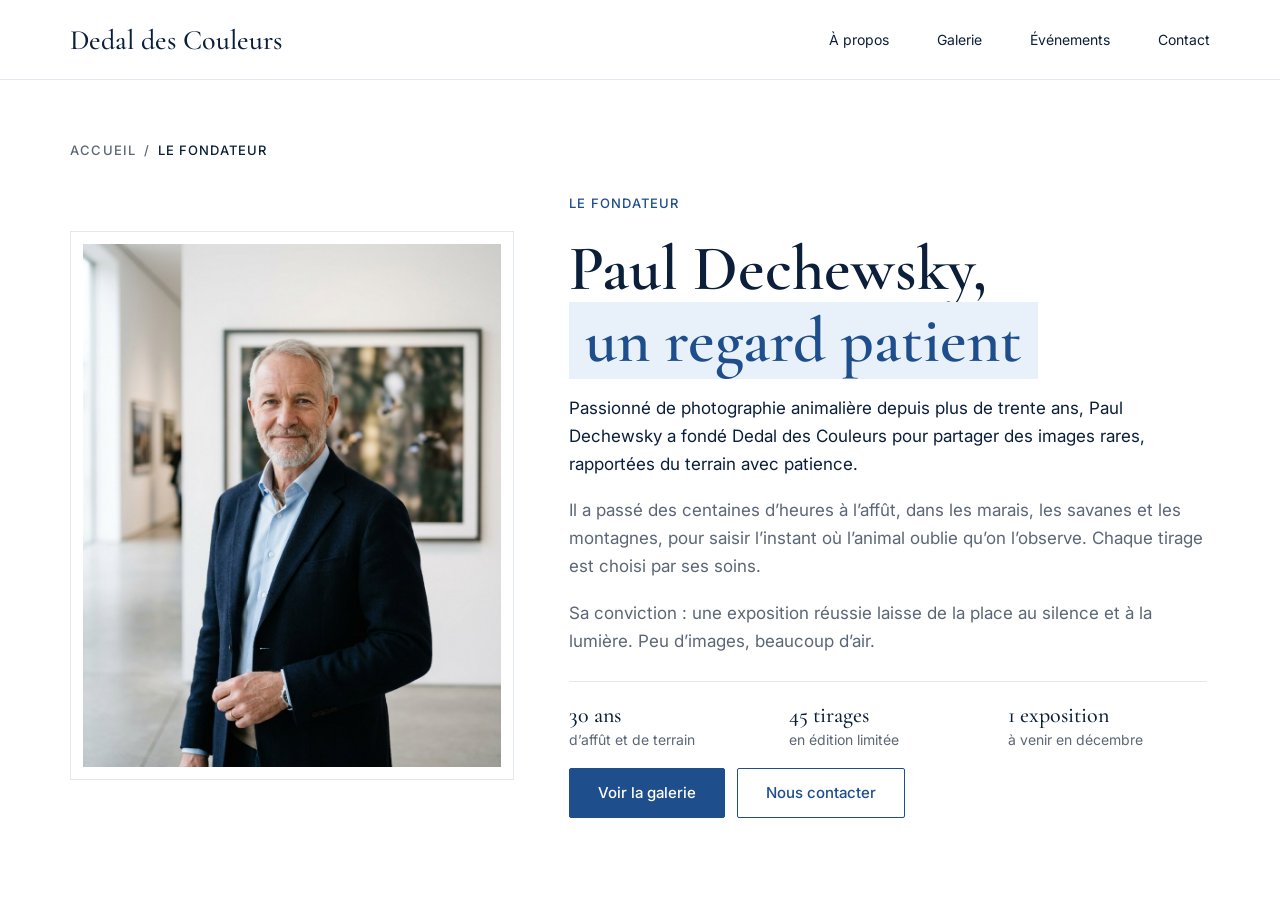
==== commit fa9fa7f2: "Retrait du bouton retour en haut et de la barre" ====
--- a/fondateur.html
+++ b/fondateur.html
@@ -18,11 +18,6 @@
   <script src="js/main.js"></script>
 </head>
 <body>
-  <div class="top-banner-info" id="promo-banner">
-    <a href="index.html#evenements" class="banner-link">Exposition Sommets et crêtes — Découvrir les dates →</a>
-    <button type="button" class="banner-close" aria-label="Fermer">×</button>
-  </div>
-  <div class="scroll-progress" id="scroll-progress"></div>
   <a class="skip-link" href="#contenu">Aller au contenu</a>
 
   <header class="site-header">
@@ -77,9 +72,6 @@
       </div>
     </section>
   </main>
-  <button type="button" id="back-to-top" class="back-to-top" aria-label="Retour en haut de page">
-    <span>↑</span>
-  </button>
 </body>
 </html>
 
